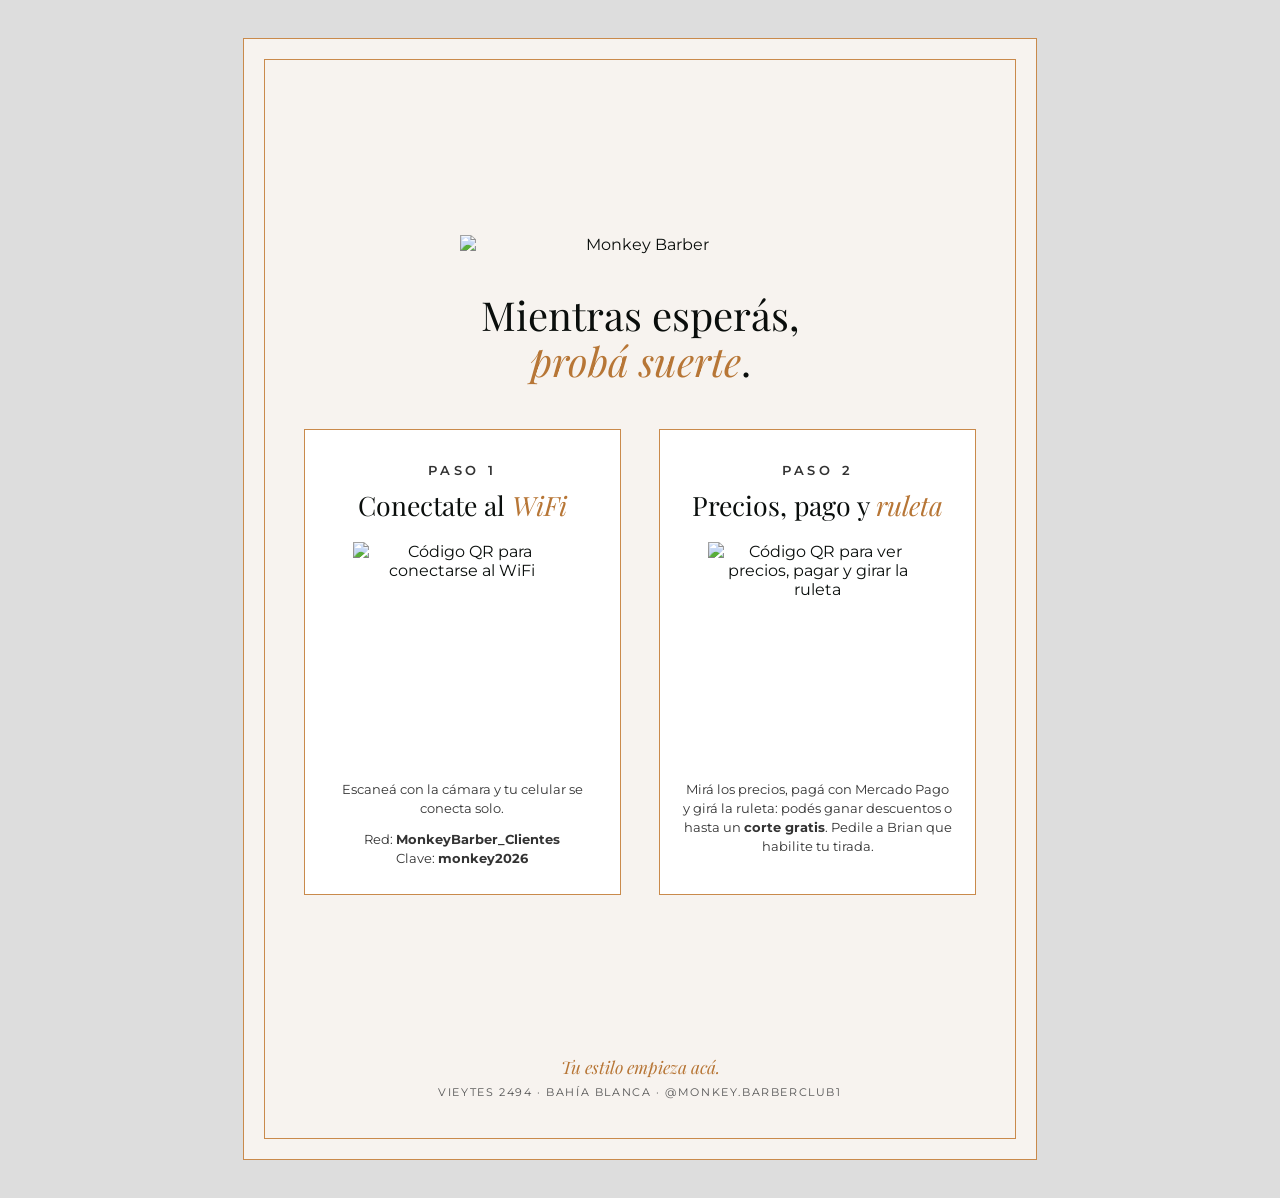
==== cartel.html @ 269b9390 "Add files via upload" ====
<!DOCTYPE html>
<html lang="es">
<head>
  <meta charset="UTF-8">
  <meta name="viewport" content="width=device-width, initial-scale=1.0">
  <title>Cartel QR para imprimir | Monkey Barber</title>
  <link rel="preconnect" href="https://fonts.googleapis.com">
  <link rel="preconnect" href="https://fonts.gstatic.com" crossorigin>
  <link href="https://fonts.googleapis.com/css2?family=Montserrat:wght@500;600&family=Playfair+Display:ital,wght@0,400;1,400&family=Rye&display=swap" rel="stylesheet">
  <style>
    /* Cartel para imprimir en A4 (vertical). Fondo claro para ahorrar tinta. */
    @page { size: A4 portrait; margin: 0; }

    * { margin: 0; padding: 0; box-sizing: border-box; }

    body {
      background: #ddd;
      font-family: "Montserrat", Arial, sans-serif;
      color: #0a0e0c;
    }

    .hoja {
      width: 210mm;
      height: 297mm;
      margin: 10mm auto;
      background: #f7f3ef;
      padding: 16mm 14mm;
      display: flex;
      flex-direction: column;
      align-items: center;
      text-align: center;
      border: 1px solid #c98a4b;
      outline: 1px solid #c98a4b;
      outline-offset: -6mm;
    }

    .emblema { height: 34mm; width: auto; }

    .logo-texto { width: 95mm; margin: 2mm 0 10mm; }

    .nombre {
      font-family: "Rye", Georgia, serif;
      font-size: 40pt;
      line-height: 1;
      margin-top: 3mm;
    }

    .sub {
      font-weight: 600;
      font-size: 11pt;
      letter-spacing: .6em;
      text-transform: uppercase;
      color: #b77636;
      margin: 2mm 0 10mm;
    }

    h1 {
      font-family: "Playfair Display", Georgia, serif;
      font-weight: 400;
      font-size: 30pt;
      line-height: 1.15;
      margin-bottom: 12mm;
    }

    h1 em { color: #b77636; }

    .tarjetas {
      display: flex;
      gap: 10mm;
      width: 100%;
      justify-content: center;
    }

    .tarjeta {
      flex: 1;
      max-width: 84mm;
      border: 1px solid #c98a4b;
      padding: 8mm 6mm 7mm;
      background: #fff;
    }

    .paso {
      font-size: 9pt;
      font-weight: 600;
      letter-spacing: .3em;
      text-transform: uppercase;
      color: #b77636;
    }

    .tarjeta h2 {
      font-family: "Playfair Display", Georgia, serif;
      font-weight: 400;
      font-size: 20pt;
      margin: 2mm 0 5mm;
    }

    .tarjeta h2 em { color: #b77636; }

    .tarjeta img {
      width: 58mm;
      height: 58mm;
      margin: 0 auto 5mm;
      display: block;
    }

    .tarjeta p {
      font-size: 9.5pt;
      line-height: 1.5;
      color: #333;
    }

    .datos {
      margin-top: 3mm;
      font-size: 9pt;
      color: #555;
    }

    .pie {
      margin-top: auto;
      font-family: "Playfair Display", Georgia, serif;
      font-style: italic;
      font-size: 13pt;
      color: #b77636;
    }

    .pie small {
      display: block;
      margin-top: 2mm;
      font-family: "Montserrat", Arial, sans-serif;
      font-style: normal;
      font-size: 8pt;
      letter-spacing: .15em;
      color: #555;
    }

    @media print {
      body { background: none; }
      .hoja { margin: 0; border: none; }
    }
  </style>
</head>
<body>
  <div class="hoja">
    <img class="emblema" src="img/logo/mono-plano.png" alt="">
    <img class="logo-texto" src="img/logo/monkey-barber.svg" alt="Monkey Barber">
    

    <h1>Mientras esperás,<br><em>probá suerte</em>.</h1>

    <div class="tarjetas">
      <div class="tarjeta">
        <p class="paso">Paso 1</p>
        <h2>Conectate al <em>WiFi</em></h2>
        <img src="img/qr/qr-wifi.svg" alt="Código QR para conectarse al WiFi">
        <p>Escaneá con la cámara y tu celular se conecta solo.</p>
        <p class="datos">Red: <strong id="cartel-red">MonkeyBarber_Clientes</strong><br>Clave: <strong id="cartel-clave">monkey2026</strong></p>
      </div>

      <div class="tarjeta">
        <p class="paso">Paso 2</p>
        <h2>Precios, pago y <em>ruleta</em></h2>
        <img src="img/qr/qr-pagina.svg" alt="Código QR para ver precios, pagar y girar la ruleta">
        <p>Mirá los precios, pagá con Mercado Pago y girá la ruleta: podés ganar descuentos o hasta un <strong>corte gratis</strong>. Pedile a Brian que habilite tu tirada.</p>
      </div>
    </div>

    <p class="pie">Tu estilo empieza acá.<small>VIEYTES 2494 · BAHÍA BLANCA · @MONKEY.BARBERCLUB1</small></p>
  </div>
</body>
</html>
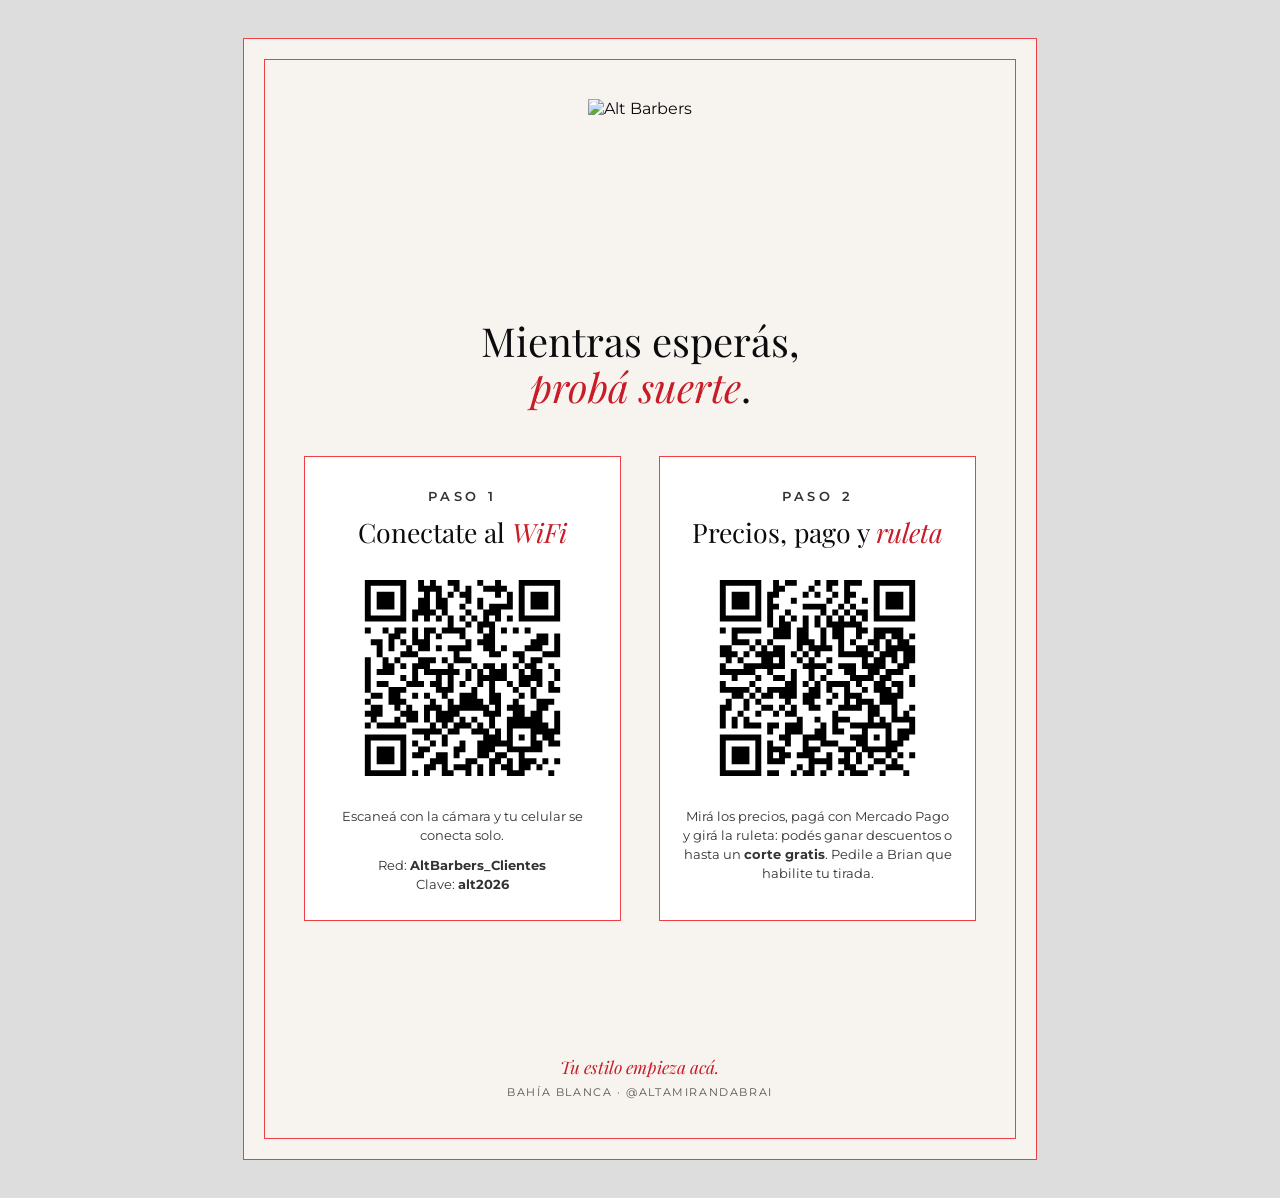
==== commit 064879bc: "Alt Barbers: páginas y textos" ====
--- a/cartel.html
+++ b/cartel.html
@@ -3,7 +3,7 @@
 <head>
   <meta charset="UTF-8">
   <meta name="viewport" content="width=device-width, initial-scale=1.0">
-  <title>Cartel QR para imprimir | Monkey Barber</title>
+  <title>Cartel QR para imprimir | Alt Barbers</title>
   <link rel="preconnect" href="https://fonts.googleapis.com">
   <link rel="preconnect" href="https://fonts.gstatic.com" crossorigin>
   <link href="https://fonts.googleapis.com/css2?family=Montserrat:wght@500;600&family=Playfair+Display:ital,wght@0,400;1,400&family=Rye&display=swap" rel="stylesheet">
@@ -16,7 +16,7 @@
     body {
       background: #ddd;
       font-family: "Montserrat", Arial, sans-serif;
-      color: #0a0e0c;
+      color: #0b0b0d;
     }
 
     .hoja {
@@ -29,12 +29,12 @@
       flex-direction: column;
       align-items: center;
       text-align: center;
-      border: 1px solid #c98a4b;
-      outline: 1px solid #c98a4b;
+      border: 1px solid #ef3e45;
+      outline: 1px solid #ef3e45;
       outline-offset: -6mm;
     }
 
-    .emblema { height: 34mm; width: auto; }
+    .emblema { height: 52mm; width: auto; margin-bottom: 6mm; }
 
     .logo-texto { width: 95mm; margin: 2mm 0 10mm; }
 
@@ -50,7 +50,7 @@
       font-size: 11pt;
       letter-spacing: .6em;
       text-transform: uppercase;
-      color: #b77636;
+      color: #c81d29;
       margin: 2mm 0 10mm;
     }
 
@@ -62,7 +62,7 @@
       margin-bottom: 12mm;
     }
 
-    h1 em { color: #b77636; }
+    h1 em { color: #c81d29; }
 
     .tarjetas {
       display: flex;
@@ -74,7 +74,7 @@
     .tarjeta {
       flex: 1;
       max-width: 84mm;
-      border: 1px solid #c98a4b;
+      border: 1px solid #ef3e45;
       padding: 8mm 6mm 7mm;
       background: #fff;
     }
@@ -84,7 +84,7 @@
       font-weight: 600;
       letter-spacing: .3em;
       text-transform: uppercase;
-      color: #b77636;
+      color: #c81d29;
     }
 
     .tarjeta h2 {
@@ -94,7 +94,7 @@
       margin: 2mm 0 5mm;
     }
 
-    .tarjeta h2 em { color: #b77636; }
+    .tarjeta h2 em { color: #c81d29; }
 
     .tarjeta img {
       width: 58mm;
@@ -120,7 +120,7 @@
       font-family: "Playfair Display", Georgia, serif;
       font-style: italic;
       font-size: 13pt;
-      color: #b77636;
+      color: #c81d29;
     }
 
     .pie small {
@@ -141,8 +141,7 @@
 </head>
 <body>
   <div class="hoja">
-    <img class="emblema" src="img/logo/mono-plano.png" alt="">
-    <img class="logo-texto" src="img/logo/monkey-barber.svg" alt="Monkey Barber">
+    <img class="emblema" src="img/logo/alt-barbers-emblema-claro.svg" alt="Alt Barbers">
     
 
     <h1>Mientras esperás,<br><em>probá suerte</em>.</h1>
@@ -153,7 +152,7 @@
         <h2>Conectate al <em>WiFi</em></h2>
         <img src="img/qr/qr-wifi.svg" alt="Código QR para conectarse al WiFi">
         <p>Escaneá con la cámara y tu celular se conecta solo.</p>
-        <p class="datos">Red: <strong id="cartel-red">MonkeyBarber_Clientes</strong><br>Clave: <strong id="cartel-clave">monkey2026</strong></p>
+        <p class="datos">Red: <strong id="cartel-red">AltBarbers_Clientes</strong><br>Clave: <strong id="cartel-clave">alt2026</strong></p>
       </div>
 
       <div class="tarjeta">
@@ -164,7 +163,7 @@
       </div>
     </div>
 
-    <p class="pie">Tu estilo empieza acá.<small>VIEYTES 2494 · BAHÍA BLANCA · @MONKEY.BARBERCLUB1</small></p>
+    <p class="pie">Tu estilo empieza acá.<small>BAHÍA BLANCA · @ALTAMIRANDABRAI</small></p>
   </div>
 </body>
 </html>
